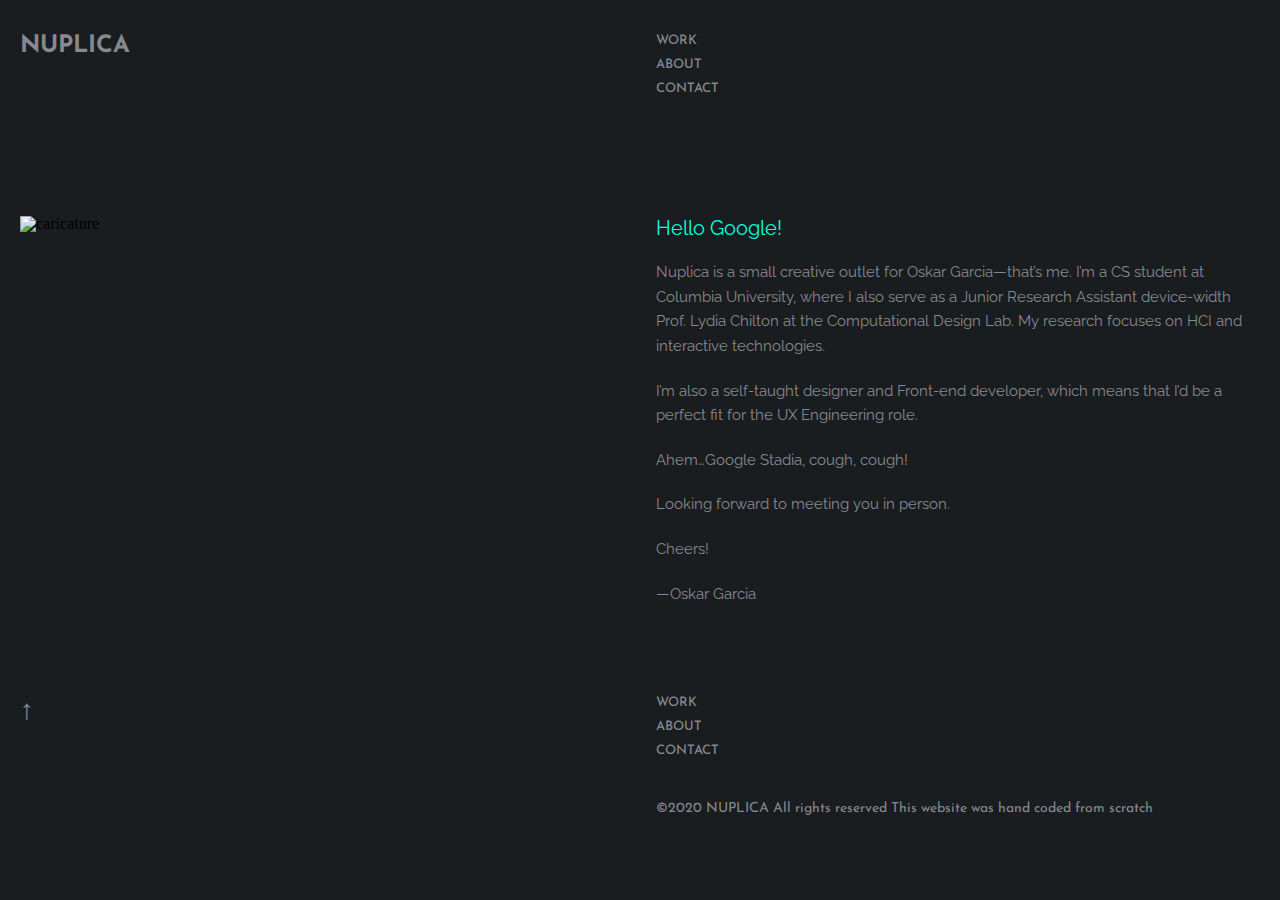
==== about.html @ e0885725 "Add files via upload" ====
<!DOCTYPE html>
<html lang="en">
<head>
  <meta charset="UTF-8">
  <meta name="viewport" content="width=device-width, initial-scale=1.0">
  <meta http-equiv="X-UA-Compatible" content="ie=edge">
  <link href="https://fonts.googleapis.com/css?family=Inconsolata|Josefin+Sans:400,700|Raleway:400,500&display=swap" rel="stylesheet">
  <link rel="stylesheet" href="styles.css">
  <script defer src="main.js"></script>
  <title>Nuplica | About</title>
</head>

<body class="site-container">
  <header class="top">
    <a class="logo" href="/">NUPLICA</a>
    <nav class="navigation">
      <div class="nav-item">
        <a href="/">WORK</a>
      </div>
      <div class="nav-item">
        <a href="about.html">ABOUT</a>
      </div>
      <div class="nav-item">
        <a href="/consulting">CONTACT</a>
      </div>
    </nav>
  </header>
  
  <div class="content">
    <main>
      <div class="legend-container">
        <img class="caricature" src="images/caricature.svg" alt="caricature">
        <div class="legend-content">
          <p class="legend-green">Hello Google!</p>
          <p class="legend-copy">Nuplica is a small creative outlet for <span class="green">Oskar Garcia</span>—that’s me. I’m a CS student at Columbia University, where I also serve as a Junior Research Assistant device-width Prof. Lydia Chilton at the Computational Design Lab. My research focuses on HCI and interactive technologies.</p>
          <p class="legend-copy">I’m also a self-taught designer and Front-end developer, which means that I’d be a perfect fit for the UX Engineering role.</p>
          <p class="legend-copy">Ahem…Google Stadia, cough, cough!</p>
          <p class="legend-copy">Looking forward to meeting you in person.</p>
          <p class="legend-copy">Cheers!</p>
          <div class="legend-copy">—Oskar Garcia</div>
        </div>
      </div>
    </main>
    <footer class="bottom">
      <div >
        <a class="up-arrow" href="#">↑</a>
      </div>
      <div class="bottom-wrapper">
        <div class="nav-item" >
          <a href="/">WORK</a>
        </div>
        <div class="nav-item" >
          <a href="about.html">ABOUT</a>
        </div>
        <div class="nav-item" >
          <a href="/consulting">CONTACT</a>
        </div>
        <div class="copyright-container" >
          <p class="copyright">©2020 NUPLICA</p>
          <p class="copyright">All rights reserved</p>
          <p class="copyright">This website was hand coded from scratch</p>
        </div>

      </div>
    </footer>
  </div>
  
</body>
</html>
---- styles.css ----
/* CSS RESET
------------------------------------------------------------------------------*/

html, body, div, span, applet, object, iframe,
h1, h2, h3, h4, h5, h6, p, blockquote, pre,
a, abbr, acronym, address, big, cite, code,
del, dfn, em, img, ins, kbd, q, s, samp,
small, strike, strong, sub, sup, tt, var,
b, u, i, center,
dl, dt, dd, ol, ul, li,
fieldset, form, label, legend,
table, caption, tbody, tfoot, thead, tr, th, td,
article, aside, canvas, details, embed, 
figure, figcaption, footer, header, hgroup, 
menu, nav, output, ruby, section, summary,
time, mark, audio, video {
	margin: 0;
	padding: 0;
	border: 0;
	font-size: 100%;
	font: inherit;
  vertical-align: baseline;
  text-decoration: none;
}
/* HTML5 display-role reset for older browsers */
article, aside, details, figcaption, figure, 
footer, header, hgroup, menu, nav, section {
	display: block;
}
body {
	line-height: 1;
}
ol, ul {
	list-style: none;
}
blockquote, q {
	quotes: none;
}
blockquote:before, blockquote:after,
q:before, q:after {
	content: '';
	content: none;
}
table {
	border-collapse: collapse;
	border-spacing: 0;
}

/* NUPLICA PAGE STYLES
------------------------------------------------------------------------------*/
:root {
  box-sizing: border-box;
  background-color: #1A1D1F;
}

*,
::before,
::after {
  box-sizing: inherit;
}

.site-container {
  margin-left: 20px;
  margin-right: 20px;
}

.top {
  display: grid;
  grid-template-rows: 1fr;
  grid-template-columns: 1fr 1fr;
  grid-gap: 32px;
  margin: 34px auto 0px auto;
  /* padding-top: 30px; */
}

.logo {
  color: #888890;
  font-family: 'Josefin Sans', sans-serif;
  font-weight: 700;
  font-size: 24px;
  text-decoration: none;
  margin: 0;
	padding: 0;
}

.navigation {
  margin-bottom: 40px;
}

.nav-item {
  color: #888890;
  font-family: 'Josefin Sans', sans-serif;
  font-weight: 400;
  font-size: 14px;
  text-decoration: none;
  margin: 00px 0px 10px 0px;
	padding: 0;
}

.nav-item > a {
  color: #888890;
  font-family: 'Josefin Sans', sans-serif;
  font-weight: 500;
  font-size: 13px;
  text-decoration: none;
  margin: 10px 0px 10px 0px;
	padding: 0;
}

.legend-container {
  display: grid;
  grid-template-rows: 1fr;
  grid-template-columns: 1fr 1fr;
  grid-gap: 32px;
  margin: 70px auto 90px auto;
}

.legend {
  grid-row: 1 / 2;
  grid-column: 1 / 3;
  color: #888890;
  font-family: 'Raleway', sans-serif;
  font-weight: 400;
  font-size: 20px;
  line-height: 1.4em;
  letter-spacing: 1.25\px;
  margin: 0;
	padding: 0;
}

.legend-content {
  grid-row: 1 / 2;
  grid-column: 1 / 3;
}

.legend-red {
  color: #FC1A57;
  font-family: 'Raleway', sans-serif;
  font-weight: 400;
  font-size: 20px;
  line-height: 1.2em;
}

.legend-green {
  color: #07FFDE;
  font-family: 'Raleway', sans-serif;
  font-weight: 400;
  font-size: 20px;
  line-height: 1.2em;
}

.legend-copy {
  color: #888890;
  font-family: 'Raleway', sans-serif;
  font-weight: 400;
  font-size: 15.4px;
  line-height: 1.6em;
  margin-top: 20px;
}

.content {
  width: 100%;
  height: auto;
}

/* EulerType Styles
------------------------------------------------------------------------------*/

.eulertype-container {
  border-radius: 16px;
  width: 75%;
  height: 650px;
  margin: 40px 10px 40px 10px;
  background-color: #1F2229;
  display: grid;
  grid-template-rows: 1fr 1fr 1fr 1fr 1fr 1fr;
  margin-left: auto;
  margin-right: auto;
}

.output-field {
  grid-row: 1 / 7;
  grid-column: 1 / 2;
  overflow-x: hidden;
  overscroll-behavior: contain;
  border-radius: 8px;
  padding-top: 20px;
  margin-top: 20px;
}

.input-field {
  grid-row: 7 / 8;
  grid-column: 1 / 2;
  display: grid;
  grid-template-rows: 40px 1fr 20px;
  grid-template-columns: repeat(9, 1fr);
}

.eulertype-logo{
  grid-row: 1 / 2;
  grid-column: 1 / 3;
  display: block;
  justify-self: center;
  align-self: center;
  width: 44%;
  height: 44%;
}

.math-mode-sig {
  grid-row: 1 / 2;
  grid-column: 3 / 4;
  justify-self: center;
  align-self: center;
}

.text-mode-sig {
  grid-row: 1 / 2;
  grid-column: 4 / 5;
  justify-self: center;
  align-self: center;
}

.input-wrapper {
  grid-row: 2 / 3;
  grid-column: 1 / 10;
  margin: 0px 16px 0px 16px;
}

.user-input {
  border-style: none;
  border-radius: 8px;
  width: 100%;
  height: 100px;
  padding-left: 10px;
  padding-right: 4px;
  border-style: unset;
  display: grid;
  background-color: #1A1D1F;
}

.user-input > span {
  display: inline-block;
  align-self: center;
  margin-bottom: 30px;
  color: #E0E5E0;
  border-color: #E0E5E0;
}

.user-input:focus {
  border-style: none;
  box-shadow: unset;
}

.card-box {
  display: grid;
  grid-template-rows: 1fr;
  grid-template-columns: 1fr 32px;
}

.math-container {
  grid-row: 1 / 2;
  grid-column: 1 / 2;
  border-style: none;
  border-top-left-radius: 8px;
  border-bottom-left-radius: 8px;
  color: #E0E5E0;
  border-color: #E0E5E0;
  background-color:#1A1D1F;
  padding: 16px 0px 16px 26px;
  margin: 0px 0px 0px 16px;
}

.math-container .mq-root-block {
  max-height: 80px;
  overflow-x: auto;
  overflow-y: auto;
}

.delete-btn {
  grid-row: 1 / 2;
  grid-column: 2 / 3;
  justify-self: center;
  align-self: center;
  height: 100%;
  width: 100%;
  border-style: none;
  border-top-right-radius: 8px;
  border-bottom-right-radius: 8px;
  margin-right: 36px;
  background-color: #1A1D1F;
  color: #E0E5E0;
}

/*----------------------------------------------------------------------------*/




/* VOXON STYLES
------------------------------------------------------------------------------*/

.snapshot-container {
  display: grid;
  grid-template-rows: minmax(0px, 1fr) minmax(40px, 60px);
  grid-template-columns: 1fr;
  margin-bottom: 40px;
}

.voxon-app {
  grid-row: 1 / 2;
  grid-column: 1 / 3;
}

.voxon-snapshot {
  width: 100%;
  height: auto;
}

.snapshot-cta {
  justify-self: center;
  margin-top: 30px;
}


/*----------------------------------------------------------------------------*/

.w-grid {
  display: grid;
  grid-auto-rows: repeat(4, minmax(0, 1fr));;
  grid-template-columns: 1fr;
  grid-gap: 32px;
}

.w-grid-p {
  display: grid;
  grid-auto-rows: repeat(6, minmax(0, 1fr));
  grid-template-columns: 1fr;
  grid-gap: 32px;
}

.w-thumb-sp-2 {
  grid-column: span 2;
  grid-row: span 1;
  width: auto;
  height: fit-content;
}

.thumb-img {
  width: 100%;
  height: auto;
}

.project-name {
  color: #888890;
  font-family: 'Raleway', sans-serif;
  font-weight: 400;
  font-size: 16px;
  text-decoration: none;
  margin-top: 14px;
}

.project-desc {
  color: #515257;
  font-family: 'Raleway', sans-serif;
  font-weight: 400;
  font-size: 16px;
  text-decoration: none;
  margin-top: 10px;
}

.bottom {
  display: grid;
  grid-template-rows: 1fr;
  grid-template-columns: 1fr 1fr;
  grid-gap: 32px;
  margin-top: 80px;
  margin-bottom: 40px;
}

.up-arrow {
  grid-row: 1 / 2;
  grid-column: 2 / 3;
  color: #888890;
  font-family: 'Raleway', sans-serif;
  font-weight: 700;
  font-size: 28px;
  text-decoration: none;
}

.copyright-container {
  margin-top: 40px;
  margin-bottom: 40px;
}

.copyright {
  display: inline-block;
  color: #888890;
  font-family: 'Josefin Sans', sans-serif;
  font-weight: 400;
  font-size: 14px;
  line-height: 1.55em;
  text-decoration: none;
}

@media (min-width: 800px) {
  
  .legend {
    grid-row: 1 / 2;
    grid-column: 2 / 3;
  }
  
  .legend-content {
    grid-row: 1 / 2;
    grid-column: 2 / 3;
  }
  
  .w-grid {
    display: grid;
    grid-template-rows: 1fr 1fr;
    grid-template-columns: 1fr 1fr;
    grid-gap: 32px;
  }
  
  .w-grid-p {
    display: grid;
    grid-auto-rows: repeat(6, minmax(0, 1fr));
    grid-template-columns: 1fr 1fr;
    grid-gap: 32px;
  }
  
  .w-thumb {
    grid-column: span 1;
    grid-row: span 1;
   }
   
  .w-thumb-sp-3 {
     grid-column: 1 / 3;
     width: 80%;
     justify-self: center;
  }
}
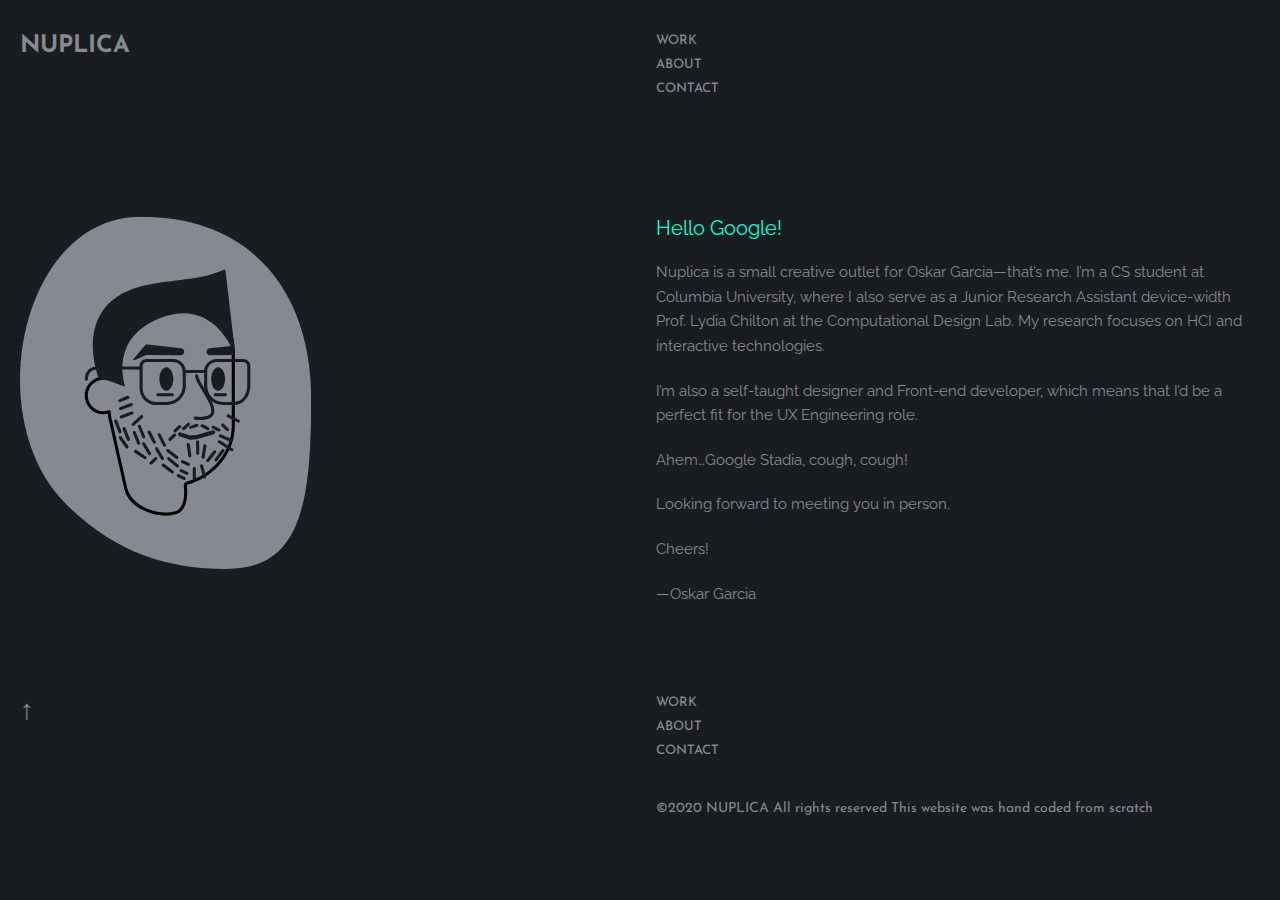
==== commit 8d862dff: "Links" ====
--- a/about.html
+++ b/about.html
@@ -12,13 +12,13 @@
 
 <body class="site-container">
   <header class="top">
-    <a class="logo" href="/">NUPLICA</a>
+    <a class="logo" href="https://nuplica.github.io/nuplica/">NUPLICA</a>
     <nav class="navigation">
       <div class="nav-item">
-        <a href="/">WORK</a>
+        <a href="https://nuplica.github.io/nuplica/">WORK</a>
       </div>
       <div class="nav-item">
-        <a href="about.html">ABOUT</a>
+        <a href="https://nuplica.github.io/nuplica/about.html">ABOUT</a>
       </div>
       <div class="nav-item">
         <a href="/consulting">CONTACT</a>
@@ -29,7 +29,7 @@
   <div class="content">
     <main>
       <div class="legend-container">
-        <img class="caricature" src="images/caricature.svg" alt="caricature">
+        <img class="caricature" src="https://nuplica.github.io/nuplica/images/caricature.svg" alt="caricature">
         <div class="legend-content">
           <p class="legend-green">Hello Google!</p>
           <p class="legend-copy">Nuplica is a small creative outlet for <span class="green">Oskar Garcia</span>—that’s me. I’m a CS student at Columbia University, where I also serve as a Junior Research Assistant device-width Prof. Lydia Chilton at the Computational Design Lab. My research focuses on HCI and interactive technologies.</p>
@@ -47,10 +47,10 @@
       </div>
       <div class="bottom-wrapper">
         <div class="nav-item" >
-          <a href="/">WORK</a>
+          <a href="https://nuplica.github.io/nuplica/">WORK</a>
         </div>
         <div class="nav-item" >
-          <a href="about.html">ABOUT</a>
+          <a href="https://nuplica.github.io/nuplica/about.html">ABOUT</a>
         </div>
         <div class="nav-item" >
           <a href="/consulting">CONTACT</a>
@@ -66,4 +66,4 @@
   </div>
   
 </body>
-</html>+</html>
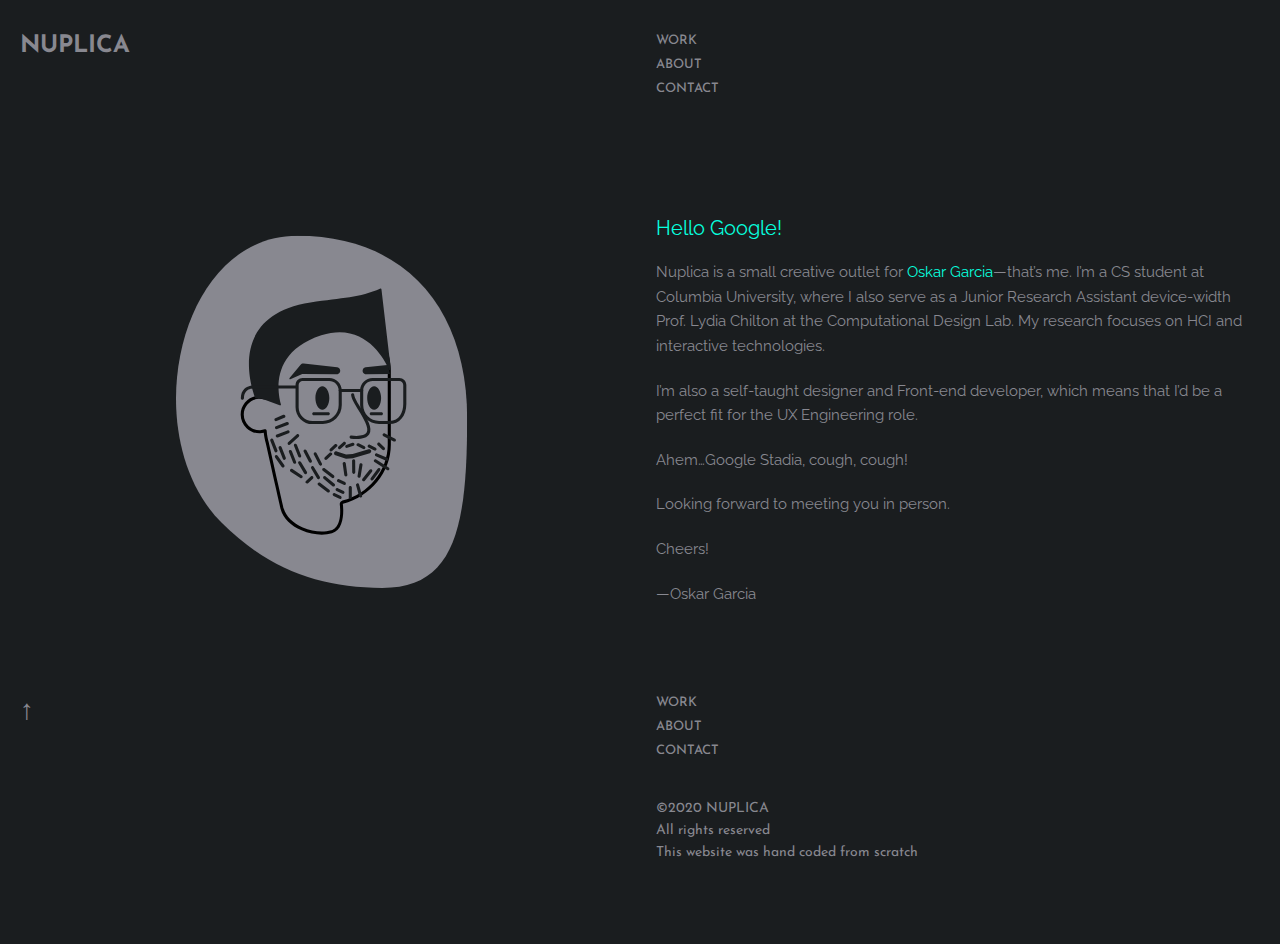
==== commit 2e26a693: "Update about.html" ====
--- a/about.html
+++ b/about.html
@@ -6,7 +6,6 @@
   <meta http-equiv="X-UA-Compatible" content="ie=edge">
   <link href="https://fonts.googleapis.com/css?family=Inconsolata|Josefin+Sans:400,700|Raleway:400,500&display=swap" rel="stylesheet">
   <link rel="stylesheet" href="styles.css">
-  <script defer src="main.js"></script>
   <title>Nuplica | About</title>
 </head>
 
--- a/styles.css
+++ b/styles.css
@@ -149,6 +149,10 @@
   line-height: 1.2em;
 }
 
+.green {
+  color: #07FFDE;
+}
+
 .legend-copy {
   color: #888890;
   font-family: 'Raleway', sans-serif;
@@ -161,6 +165,16 @@
 .content {
   width: 100%;
   height: auto;
+}
+
+.caricature {
+  grid-row: 2 / 3;
+  grid-column: 1 / 3;
+  display: block;
+  width: auto;
+  height: auto;
+  margin-left: auto;
+  margin-right: auto;
 }
 
 /* EulerType Styles
@@ -181,11 +195,11 @@
 .output-field {
   grid-row: 1 / 7;
   grid-column: 1 / 2;
-  overflow-x: hidden;
-  overscroll-behavior: contain;
   border-radius: 8px;
   padding-top: 20px;
   margin-top: 20px;
+  overflow-x: hidden;
+  overscroll-behavior: contain;
 }
 
 .input-field {
@@ -277,8 +291,8 @@
 }
 
 .delete-btn {
-  grid-row: 1 / 2;
-  grid-column: 2 / 3;
+  /* grid-row: 1 / 2; */
+  grid-column: span 2;
   justify-self: center;
   align-self: center;
   height: 100%;
@@ -291,6 +305,10 @@
   color: #E0E5E0;
 }
 
+.simplebar-scrollbar:before {
+  background-color: #1A1D1F;
+}
+
 /*----------------------------------------------------------------------------*/
 
 
@@ -438,4 +456,16 @@
      width: 80%;
      justify-self: center;
   }
-}
+  
+  .caricature {
+    grid-row: 1 / 2;
+    grid-column: 1 / 2;
+    display: block;
+    justify-self: center;
+    align-self: center;
+  }
+  
+  .copyright {
+    display: block;
+  }
+}
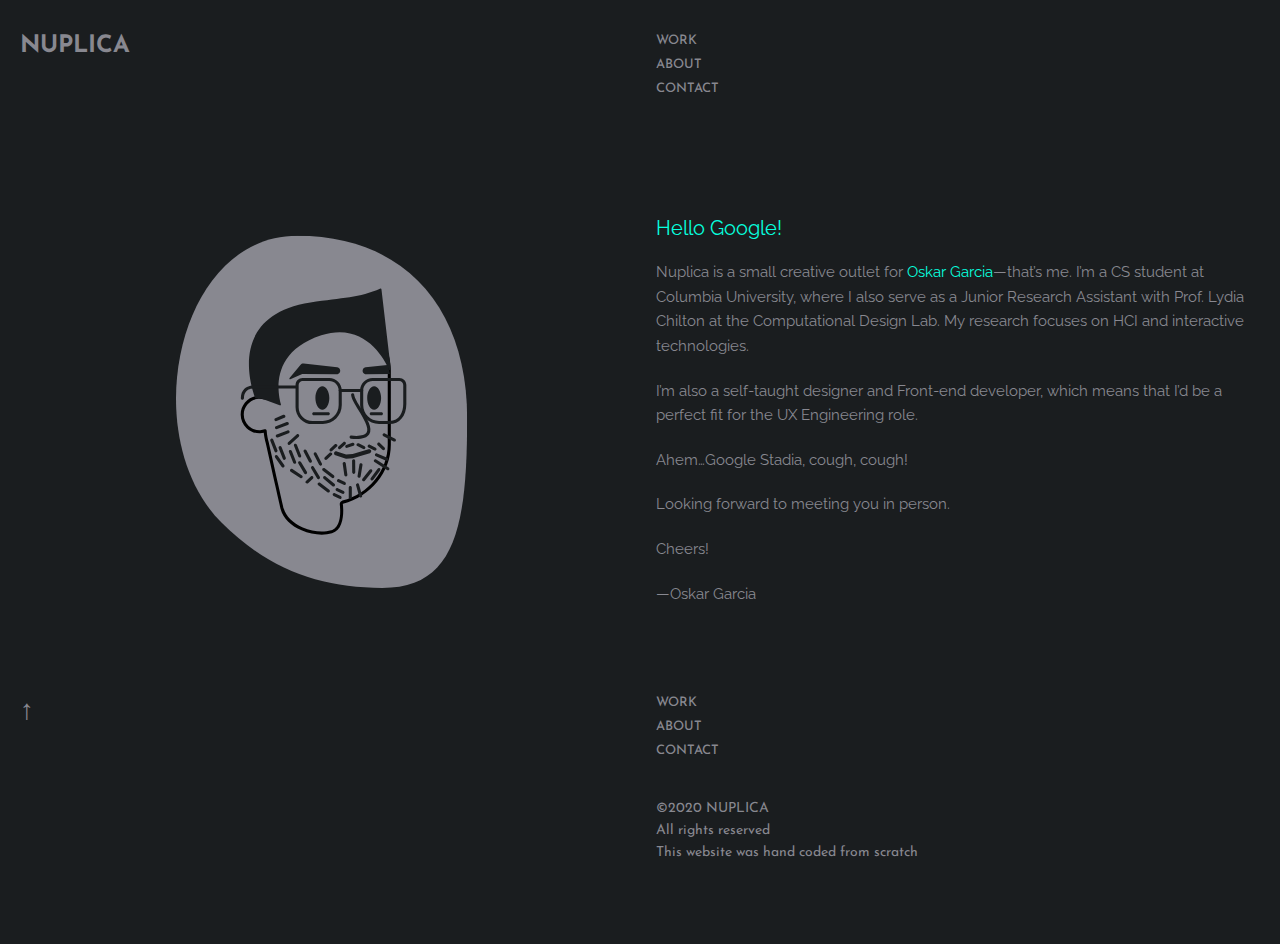
==== commit e1b4c3f0: "Update about.html" ====
--- a/about.html
+++ b/about.html
@@ -31,7 +31,7 @@
         <img class="caricature" src="https://nuplica.github.io/nuplica/images/caricature.svg" alt="caricature">
         <div class="legend-content">
           <p class="legend-green">Hello Google!</p>
-          <p class="legend-copy">Nuplica is a small creative outlet for <span class="green">Oskar Garcia</span>—that’s me. I’m a CS student at Columbia University, where I also serve as a Junior Research Assistant device-width Prof. Lydia Chilton at the Computational Design Lab. My research focuses on HCI and interactive technologies.</p>
+          <p class="legend-copy">Nuplica is a small creative outlet for <span class="green">Oskar Garcia</span>—that’s me. I’m a CS student at Columbia University, where I also serve as a Junior Research Assistant with Prof. Lydia Chilton at the Computational Design Lab. My research focuses on HCI and interactive technologies.</p>
           <p class="legend-copy">I’m also a self-taught designer and Front-end developer, which means that I’d be a perfect fit for the UX Engineering role.</p>
           <p class="legend-copy">Ahem…Google Stadia, cough, cough!</p>
           <p class="legend-copy">Looking forward to meeting you in person.</p>
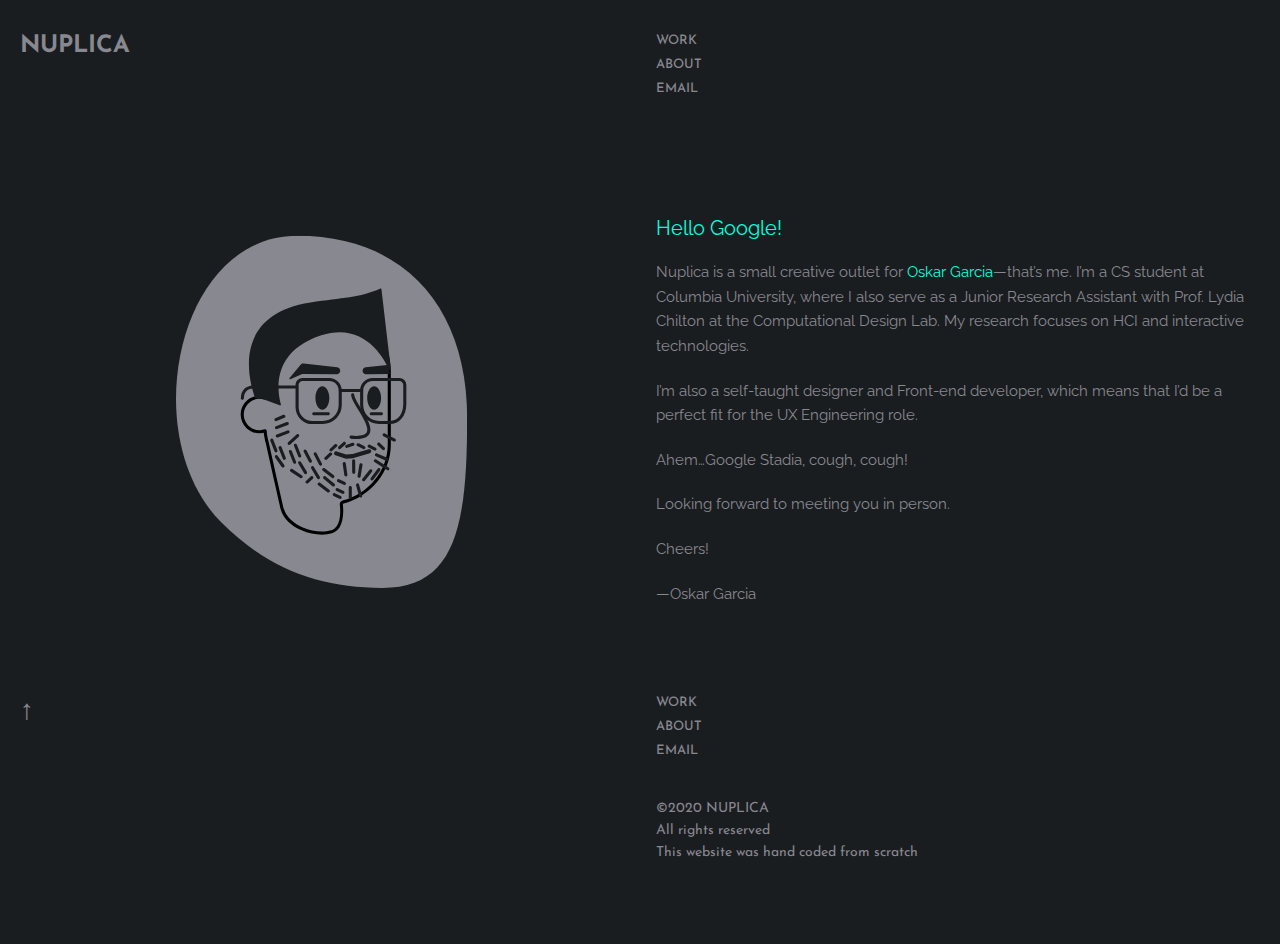
==== commit 878d66c6: "Update about.html" ====
--- a/about.html
+++ b/about.html
@@ -20,7 +20,7 @@
         <a href="https://nuplica.github.io/nuplica/about.html">ABOUT</a>
       </div>
       <div class="nav-item">
-        <a href="/consulting">CONTACT</a>
+        <a href="mailto:og2236@columbia.edu" target="_blank">EMAIL</a>
       </div>
     </nav>
   </header>
@@ -52,7 +52,7 @@
           <a href="https://nuplica.github.io/nuplica/about.html">ABOUT</a>
         </div>
         <div class="nav-item" >
-          <a href="/consulting">CONTACT</a>
+          <a href="mailto:og2236@columbia.edu" target="_blank">EMAIL</a>
         </div>
         <div class="copyright-container" >
           <p class="copyright">©2020 NUPLICA</p>
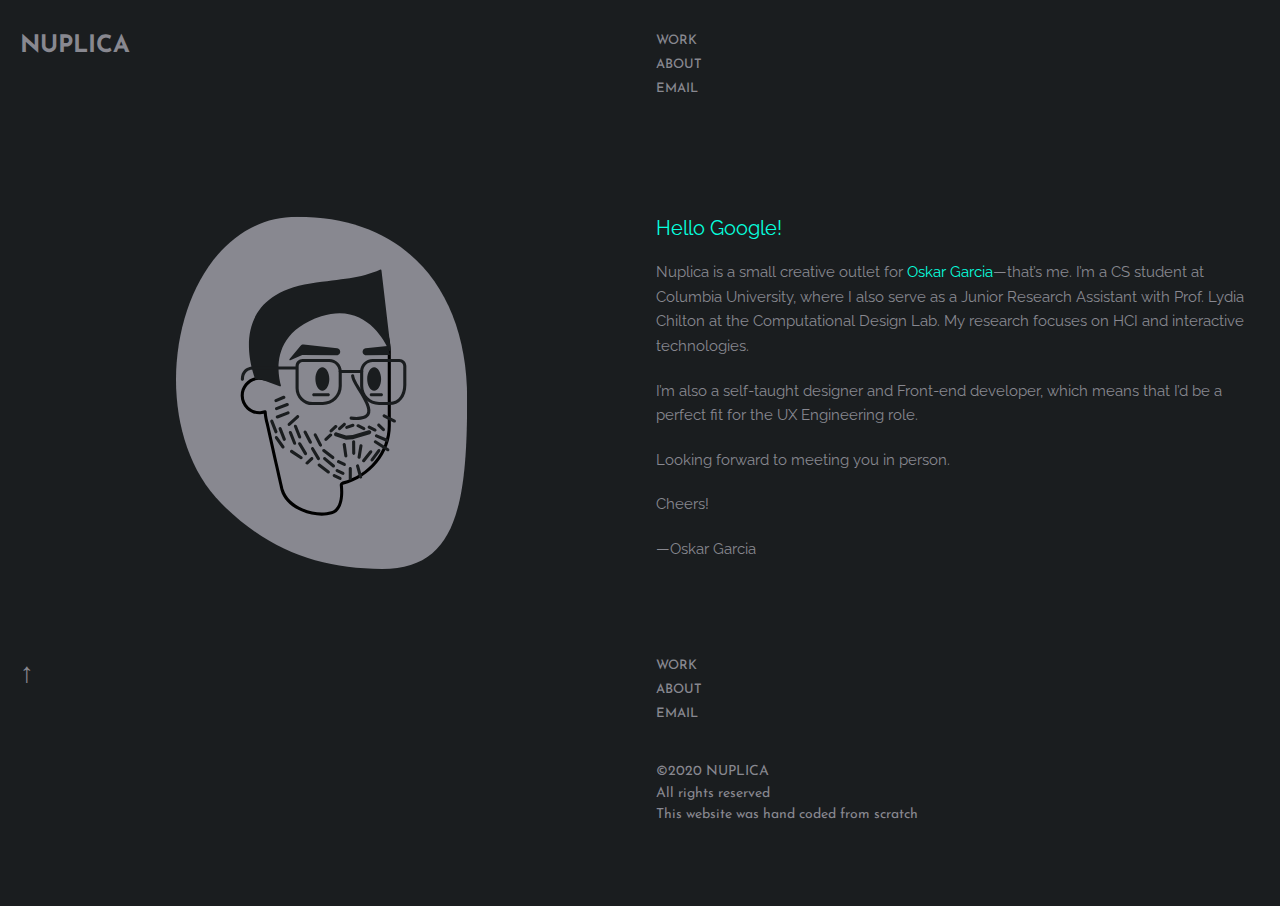
==== commit 04b809a5: "Update about.html" ====
--- a/about.html
+++ b/about.html
@@ -33,7 +33,6 @@
           <p class="legend-green">Hello Google!</p>
           <p class="legend-copy">Nuplica is a small creative outlet for <span class="green">Oskar Garcia</span>—that’s me. I’m a CS student at Columbia University, where I also serve as a Junior Research Assistant with Prof. Lydia Chilton at the Computational Design Lab. My research focuses on HCI and interactive technologies.</p>
           <p class="legend-copy">I’m also a self-taught designer and Front-end developer, which means that I’d be a perfect fit for the UX Engineering role.</p>
-          <p class="legend-copy">Ahem…Google Stadia, cough, cough!</p>
           <p class="legend-copy">Looking forward to meeting you in person.</p>
           <p class="legend-copy">Cheers!</p>
           <div class="legend-copy">—Oskar Garcia</div>
--- a/styles.css
+++ b/styles.css
@@ -83,6 +83,10 @@
 	padding: 0;
 }
 
+.logo:hover {
+  color: #6D6D81;
+}
+
 .navigation {
   margin-bottom: 40px;
 }
@@ -95,6 +99,10 @@
   text-decoration: none;
   margin: 00px 0px 10px 0px;
 	padding: 0;
+}
+
+.nav-item > a:hover {
+  color: #6D6D81;
 }
 
 .nav-item > a {
@@ -147,6 +155,10 @@
   font-weight: 400;
   font-size: 20px;
   line-height: 1.2em;
+}
+
+.red {
+  color: #FC1A57;
 }
 
 .green {
@@ -179,17 +191,21 @@
 
 /* EulerType Styles
 ------------------------------------------------------------------------------*/
+.small-screens {
+  display: block;
+  color: #888890;
+  font-family: 'Raleway', sans-serif;
+  font-weight: 400;
+  font-size: 20px;
+  line-height: 1.2em;
+  padding: 30px;
+  text-align: center;
+  border: 1px solid #FC1A57;
+  margin-bottom: 60px;
+}
 
 .eulertype-container {
-  border-radius: 16px;
-  width: 75%;
-  height: 650px;
-  margin: 40px 10px 40px 10px;
-  background-color: #1F2229;
-  display: grid;
-  grid-template-rows: 1fr 1fr 1fr 1fr 1fr 1fr;
-  margin-left: auto;
-  margin-right: auto;
+  display: none;
 }
 
 .output-field {
@@ -198,7 +214,7 @@
   border-radius: 8px;
   padding-top: 20px;
   margin-top: 20px;
-  overflow-x: hidden;
+  overflow-x: scroll;
   overscroll-behavior: contain;
 }
 
@@ -269,6 +285,8 @@
   display: grid;
   grid-template-rows: 1fr;
   grid-template-columns: 1fr 32px;
+  margin-bottom: 4px;
+  overflow: scroll;
 }
 
 .math-container {
@@ -282,6 +300,7 @@
   background-color:#1A1D1F;
   padding: 16px 0px 16px 26px;
   margin: 0px 0px 0px 16px;
+  overflow-x: scroll;
 }
 
 .math-container .mq-root-block {
@@ -291,7 +310,7 @@
 }
 
 .delete-btn {
-  /* grid-row: 1 / 2; */
+  grid-row: 1 / 2;
   grid-column: span 2;
   justify-self: center;
   align-self: center;
@@ -305,10 +324,76 @@
   color: #E0E5E0;
 }
 
-.simplebar-scrollbar:before {
-  background-color: #1A1D1F;
-}
-
+.delete-btn:focus {
+  border-style: none;
+  outline: none;
+}
+
+.delete-btn:active {
+  border-style: none;
+  outline: none;
+  background-color:rgb(34, 38, 41);
+}
+
+span.mq-sup > var {
+  color: #07FFDE;
+}
+
+span.mq-sup > span {
+  color: #07FFDE;
+}
+
+span.mq-sub > var {
+  color: #07FFDE;
+}
+
+span.mq-sub > span {
+  color: #07FFDE;
+}
+
+.mq-binary-operator {
+  color:#FD9BC1;
+}
+
+.mq-operator-name {
+  color: #FD9BC1;
+}
+
+var {
+  color:#72C2FD;
+}
+
+.mq-f {
+  color:#ACEDFF;
+}
+
+span.mq-scaled.mq-paren {
+  color:#ACEDFF;
+}
+
+span.mq-scaled.mq-paren.mq-ghost {
+  color:#ACEDFF;
+}
+
+.mq-sqrt-prefix, .mq-sqrt-stem {
+  color:#ACEDFF;
+}
+
+span.mq-sqrt-stem > span {
+  color:#E0E5E0;
+}
+
+span.mq-sqrt-stem > .mq-nonSymbola {
+  color:#72C2FD;
+}
+
+span.mq-sqrt-stem > .mq-operator-name, span.mq-sqrt-stem > .mq-binary-operator{
+  color: #FD9BC1;
+}
+
+.mq-nonSymbola {
+  color:#72C2FD;
+}
 /*----------------------------------------------------------------------------*/
 
 
@@ -366,6 +451,10 @@
 .thumb-img {
   width: 100%;
   height: auto;
+}
+
+.thumb-img-w:hover {
+  opacity: 0.8;
 }
 
 .project-name {
@@ -469,3 +558,22 @@
     display: block;
   }
 }
+
+@media (min-width: 1000px) {
+  .eulertype-container {
+  
+    border-radius: 16px;
+    width: 90%;
+    height: 650px;
+    margin: 40px 10px 40px 10px;
+    background-color: #1F2229;
+    display: grid;
+    grid-template-rows: 1fr 1fr 1fr 1fr 1fr 1fr;
+    margin-left: auto;
+    margin-right: auto;
+  }
+  
+  .small-screens {
+    display: none;
+  }
+}
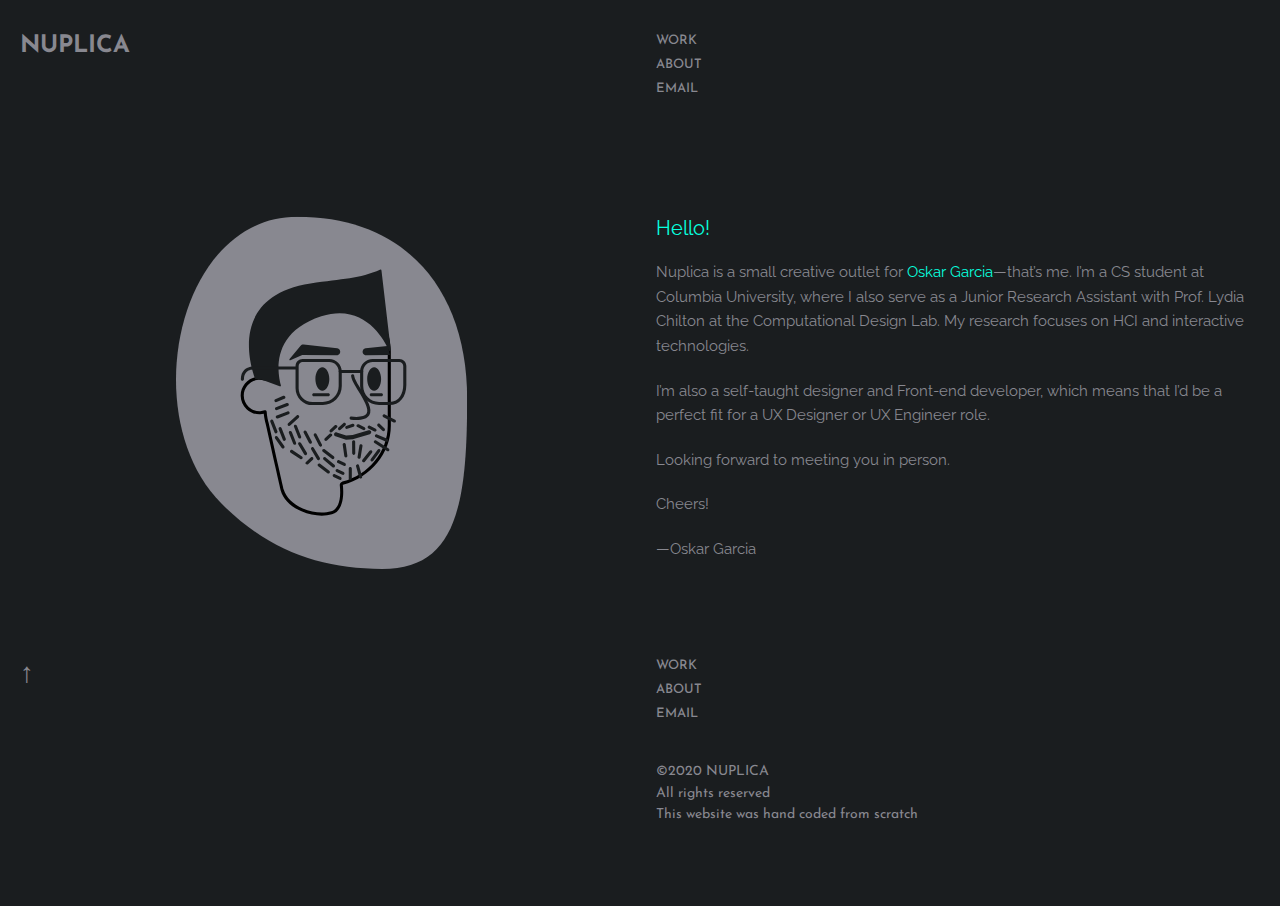
==== commit 87e5e3a1: "Update about.html" ====
--- a/about.html
+++ b/about.html
@@ -30,9 +30,9 @@
       <div class="legend-container">
         <img class="caricature" src="https://nuplica.github.io/nuplica/images/caricature.svg" alt="caricature">
         <div class="legend-content">
-          <p class="legend-green">Hello Google!</p>
+          <p class="legend-green">Hello!</p>
           <p class="legend-copy">Nuplica is a small creative outlet for <span class="green">Oskar Garcia</span>—that’s me. I’m a CS student at Columbia University, where I also serve as a Junior Research Assistant with Prof. Lydia Chilton at the Computational Design Lab. My research focuses on HCI and interactive technologies.</p>
-          <p class="legend-copy">I’m also a self-taught designer and Front-end developer, which means that I’d be a perfect fit for the UX Engineering role.</p>
+          <p class="legend-copy">I’m also a self-taught designer and Front-end developer, which means that I’d be a perfect fit for a UX Designer or UX Engineer role.</p>
           <p class="legend-copy">Looking forward to meeting you in person.</p>
           <p class="legend-copy">Cheers!</p>
           <div class="legend-copy">—Oskar Garcia</div>
